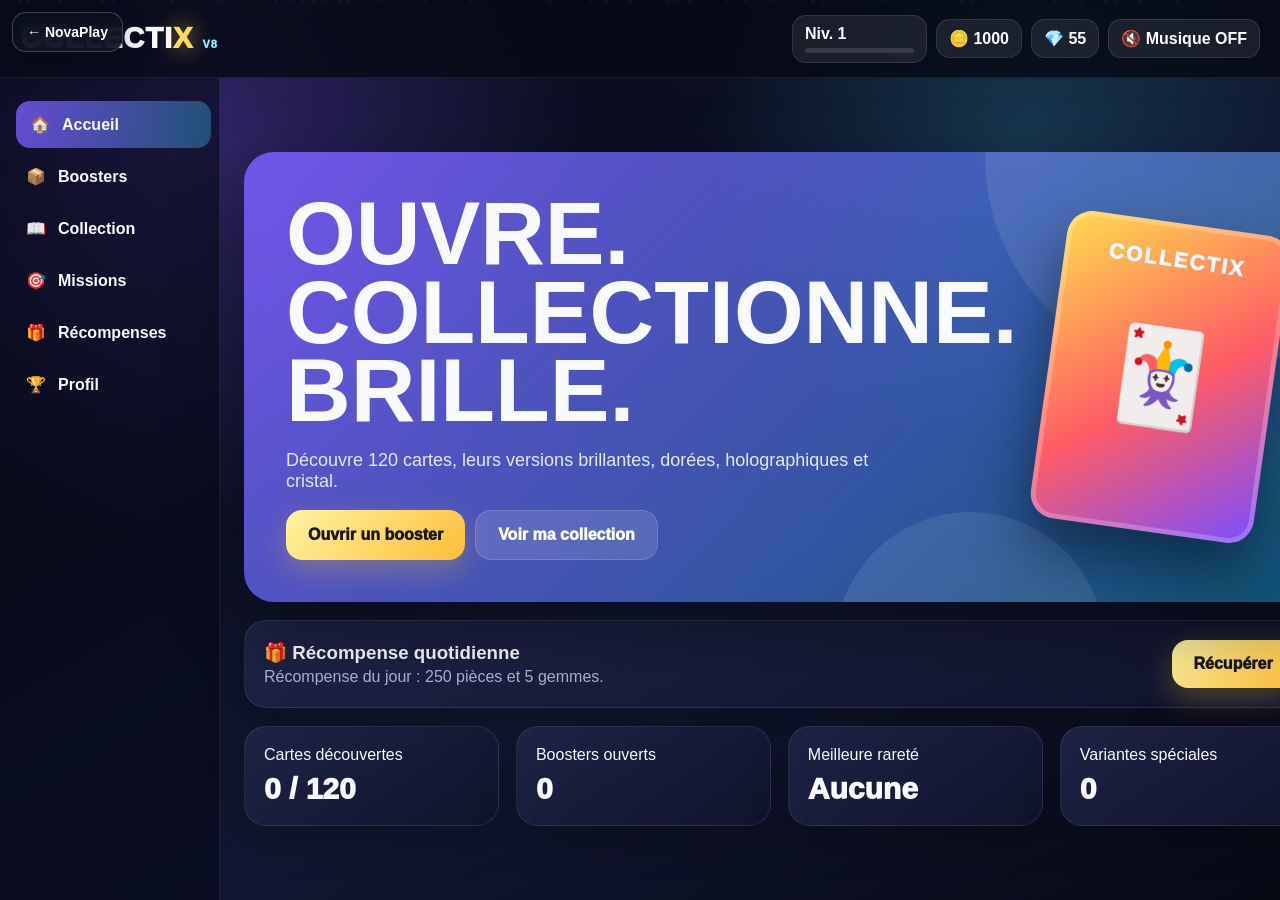
==== games/collectrix/index.html @ c424234d "Add files via upload" ====
<!DOCTYPE html>
<html lang="fr">
<head>
<meta charset="UTF-8">
<meta name="viewport" content="width=device-width, initial-scale=1.0">
<title>Collectix V8</title>
<style>
:root{
  --bg:#070915;--panel:#171b38;--panel2:#222853;--text:#f9faff;--muted:#adb4d8;
  --gold:#ffd95a;--accent:#7c5cff;--cyan:#37ddff;
}
*{box-sizing:border-box}
html,body{margin:0;min-height:100%;font-family:Inter,Arial,sans-serif;color:var(--text);background:#070915}
body{
  background:
    radial-gradient(circle at 15% 15%,rgba(124,92,255,.34),transparent 30%),
    radial-gradient(circle at 80% 15%,rgba(55,221,255,.18),transparent 25%),
    linear-gradient(150deg,#060712,#111733 62%,#070915);
  overflow-x:hidden
}
button,input,select{font:inherit}
button{touch-action:manipulation}
#stars{position:fixed;inset:0;pointer-events:none;z-index:0;overflow:hidden}
.star{position:absolute;width:3px;height:3px;background:white;border-radius:50%;opacity:.45;animation:floatStar linear infinite}
@keyframes floatStar{from{transform:translateY(110vh)}to{transform:translateY(-20vh)}}
#app{position:relative;z-index:1;min-height:100vh}
.topbar{
  position:sticky;top:0;z-index:80;height:78px;padding:0 20px;display:flex;align-items:center;justify-content:space-between;
  background:rgba(7,9,21,.82);backdrop-filter:blur(18px);border-bottom:1px solid rgba(255,255,255,.08)
}
.logo{font-size:29px;font-weight:1000;letter-spacing:1px}.logo span{color:var(--gold);text-shadow:0 0 22px rgba(255,217,90,.75)}
.wallet{display:flex;align-items:center;gap:9px;flex-wrap:wrap}
.currency,.level-pill{padding:9px 12px;border-radius:14px;background:rgba(255,255,255,.08);border:1px solid rgba(255,255,255,.1);font-weight:900}
.level-pill{min-width:135px}
.level-mini{height:5px;background:rgba(255,255,255,.12);border-radius:20px;margin-top:5px;overflow:hidden}
.level-mini div{height:100%;background:linear-gradient(90deg,var(--accent),var(--cyan))}
.layout{display:grid;grid-template-columns:220px 1fr;min-height:calc(100vh - 78px)}
.sidebar{padding:18px 12px;border-right:1px solid rgba(255,255,255,.08);background:rgba(7,9,25,.58)}
.nav-btn{
  width:100%;border:0;color:var(--text);cursor:pointer;display:flex;align-items:center;gap:12px;
  padding:14px;margin:5px 0;border-radius:14px;background:transparent;font-weight:900;text-align:left;transition:.2s
}
.nav-btn:hover,.nav-btn.active{background:linear-gradient(100deg,rgba(124,92,255,.8),rgba(55,221,255,.30));transform:translateX(4px)}
main{padding:24px;max-width:1450px;width:100%;margin:auto}
.screen{display:none;animation:fade .25s ease}.screen.active{display:block}
@keyframes fade{from{opacity:0;transform:translateY(8px)}to{opacity:1;transform:none}}
.hero{
  min-height:440px;border-radius:30px;padding:42px;display:flex;align-items:center;justify-content:space-between;gap:30px;
  background:linear-gradient(135deg,rgba(124,92,255,.88),rgba(16,177,222,.42));
  box-shadow:0 24px 75px rgba(0,0,0,.38);overflow:hidden;position:relative
}
.hero:before,.hero:after{content:"";position:absolute;border-radius:50%;background:rgba(255,255,255,.09)}
.hero:before{width:430px;height:430px;right:-100px;top:-210px}.hero:after{width:270px;height:270px;right:210px;bottom:-180px}
.hero-copy{position:relative;z-index:2}.hero h1{font-size:clamp(43px,7vw,92px);line-height:.88;margin:0 0 20px}
.hero p{max-width:590px;color:#e4e9ff;font-size:18px}
.primary,.secondary{
  border:0;border-radius:16px;padding:15px 22px;cursor:pointer;font-weight:1000;transition:.2s
}
.primary{color:#181818;background:linear-gradient(135deg,#fff4a1,#ffbd36);box-shadow:0 10px 30px rgba(255,197,58,.28)}
.secondary{color:white;background:rgba(255,255,255,.13);border:1px solid rgba(255,255,255,.15)}
.primary:hover,.secondary:hover{transform:translateY(-2px) scale(1.02)}
.hero-pack{
  position:relative;z-index:2;width:225px;height:310px;border-radius:25px;background:linear-gradient(145deg,#ffdc4c,#ff5c65 54%,#7b4dff);
  box-shadow:0 30px 60px rgba(0,0,0,.45),inset 0 0 0 5px rgba(255,255,255,.22);
  transform:rotate(8deg);display:grid;place-items:center;font-size:92px;animation:heroFloat 3s ease-in-out infinite
}
.hero-pack:before{content:"COLLECTIX";position:absolute;top:25px;font-weight:1000;font-size:21px;letter-spacing:2px}
@keyframes heroFloat{0%,100%{transform:rotate(8deg) translateY(0)}50%{transform:rotate(5deg) translateY(-15px)}}
.section-title{font-size:33px;margin:0 0 18px}.grid{display:grid;grid-template-columns:repeat(auto-fit,minmax(220px,1fr));gap:17px}
.panel{
  background:linear-gradient(145deg,rgba(31,36,72,.95),rgba(16,20,45,.97));border:1px solid rgba(255,255,255,.09);
  border-radius:22px;padding:19px;box-shadow:0 16px 38px rgba(0,0,0,.24)
}
.stat{font-size:30px;font-weight:1000;margin-top:8px}.muted{color:var(--muted)}
.pack-card{text-align:center}.pack-art{
  height:190px;border-radius:20px;margin-bottom:15px;display:grid;place-items:center;font-size:74px;
  background:linear-gradient(145deg,var(--c1),var(--c2));box-shadow:inset 0 0 0 4px rgba(255,255,255,.18),0 15px 30px rgba(0,0,0,.25)
}
.pack-card h3{margin:4px 0;font-size:23px}.pack-card p{color:var(--muted);min-height:42px}
.buy-btn{
  width:100%;border:0;padding:13px;border-radius:13px;cursor:pointer;background:#fff;color:#151525;font-weight:1000;transition:.2s
}
.buy-btn:hover:not(:disabled){transform:translateY(-2px)}.buy-btn:disabled{opacity:.45;cursor:not-allowed}
.collection-toolbar{display:flex;gap:10px;flex-wrap:wrap;margin-bottom:17px}
.filter{
  border:1px solid rgba(255,255,255,.12);background:#171b38;color:white;padding:11px 13px;border-radius:12px;min-width:155px
}
.search{flex:1;min-width:180px}.cards-grid{display:grid;grid-template-columns:repeat(auto-fill,minmax(160px,1fr));gap:16px}
.game-card{
  aspect-ratio:2/3;border-radius:18px;padding:9px;position:relative;background:linear-gradient(145deg,var(--r1),var(--r2));
  box-shadow:0 12px 28px rgba(0,0,0,.34),inset 0 0 0 3px rgba(255,255,255,.25);transition:.22s;overflow:hidden
}
.game-card:hover{transform:translateY(-6px) rotate(1deg)}.game-card.locked{filter:grayscale(1) brightness(.33)}
.game-card.holo:after{
  content:"";position:absolute;inset:-60%;background:linear-gradient(115deg,transparent 42%,rgba(255,255,255,.65) 48%,transparent 54%);
  animation:holo 2.4s linear infinite
}
.game-card.gold{box-shadow:0 0 24px rgba(255,221,72,.55),inset 0 0 0 4px #ffe36b}
.game-card.crystal{box-shadow:0 0 28px rgba(80,235,255,.75),inset 0 0 0 4px #7ef5ff}
@keyframes holo{to{transform:translateX(80%)}}
.card-number{font-size:11px;font-weight:900;opacity:.85}.card-image{
  height:53%;margin:8px 0;border-radius:12px;background:rgba(0,0,0,.20);display:grid;place-items:center;font-size:55px
}
.card-name{font-weight:1000;font-size:15px}.card-rarity,.card-variant{font-size:10px;font-weight:900;text-transform:uppercase;margin-top:4px}
.card-count,.fav-btn{
  position:absolute;top:8px;background:#080917;border-radius:999px;display:grid;place-items:center;font-weight:1000
}
.card-count{right:8px;min-width:27px;height:27px;font-size:12px}.fav-btn{left:8px;width:27px;height:27px;border:0;color:white;cursor:pointer}
.progress{height:13px;background:rgba(255,255,255,.09);border-radius:999px;overflow:hidden}.progress>div{height:100%;background:linear-gradient(90deg,#7c5cff,#33d9ff);width:0}
.daily-box{display:flex;align-items:center;justify-content:space-between;gap:15px;flex-wrap:wrap}
#openingOverlay{
  position:fixed;inset:0;z-index:200;display:none;align-items:center;justify-content:center;
  background:radial-gradient(circle,rgba(58,42,133,.96),rgba(2,3,12,.99));padding:20px;overflow:auto
}
#openingOverlay.show{display:flex}.opening-stage{text-align:center;width:min(1050px,100%);position:relative}
.opening-pack{
  width:195px;height:275px;margin:auto;border-radius:24px;display:grid;place-items:center;font-size:78px;
  background:linear-gradient(145deg,var(--p1),var(--p2));box-shadow:0 0 70px rgba(255,255,255,.35),inset 0 0 0 5px rgba(255,255,255,.22);
  animation:packEnter .7s cubic-bezier(.2,.8,.2,1)
}
.opening-pack.shake{animation:shake .55s ease infinite}.opening-pack.burst{animation:burst .6s forwards}
@keyframes packEnter{from{transform:translateY(-110vh) rotate(-50deg) scale(.5)}70%{transform:translateY(20px) rotate(6deg) scale(1.05)}to{transform:none}}
@keyframes shake{0%,100%{transform:rotate(-3deg)}50%{transform:rotate(3deg) scale(1.06)}}
@keyframes burst{to{transform:scale(2.6);opacity:0;filter:brightness(4)}}
.reveal-row{display:flex;gap:14px;justify-content:center;flex-wrap:wrap;margin-top:28px}.flip-wrap{width:158px;aspect-ratio:2/3;perspective:1000px;cursor:pointer}
.flip-card{width:100%;height:100%;position:relative;transform-style:preserve-3d;transition:.72s cubic-bezier(.2,.7,.2,1)}.flip-card.flipped{transform:rotateY(180deg)}
.face{position:absolute;inset:0;backface-visibility:hidden;border-radius:18px}.back{
  background:repeating-linear-gradient(45deg,#282a6c,#282a6c 12px,#553bc2 12px,#553bc2 24px);
  border:4px solid #dad4ff;display:grid;place-items:center;font-size:52px
}
.front{transform:rotateY(180deg)}.skip{margin-top:24px;background:rgba(255,255,255,.12);color:white;border:1px solid rgba(255,255,255,.2);padding:12px 20px;border-radius:14px;cursor:pointer;font-weight:900}
.particle{position:fixed;z-index:250;width:10px;height:10px;border-radius:50%;pointer-events:none;animation:particleFly 1.3s ease-out forwards}
@keyframes particleFly{to{transform:translate(var(--x),var(--y)) scale(0);opacity:0}}
.toast{
  position:fixed;right:20px;bottom:20px;z-index:300;background:#fff;color:#161627;padding:13px 17px;border-radius:13px;font-weight:900;
  box-shadow:0 12px 35px rgba(0,0,0,.35);opacity:0;transform:translateY(20px);pointer-events:none;transition:.25s
}
.toast.show{opacity:1;transform:none}
.music-btn{
  border:1px solid rgba(255,255,255,.12);background:rgba(255,255,255,.08);color:white;
  border-radius:13px;padding:9px 12px;cursor:pointer;font-weight:900
}
.save-actions{display:flex;gap:10px;flex-wrap:wrap}
.save-actions button{width:auto;min-width:170px}
.import-area{
  width:100%;min-height:110px;margin-top:12px;border-radius:14px;padding:12px;
  border:1px solid rgba(255,255,255,.12);background:#0e1228;color:white;resize:vertical
}
@media(max-width:760px){
  .layout{display:block}.sidebar{
    position:fixed;bottom:0;left:0;right:0;z-index:100;height:70px;display:flex;padding:7px;border-right:0;border-top:1px solid rgba(255,255,255,.1);
    background:rgba(8,10,27,.96)
  }
  .nav-btn{justify-content:center;padding:9px;margin:0;font-size:0}.nav-btn span{font-size:24px}
  main{padding:16px 14px 90px}.hero{padding:26px;min-height:540px;flex-direction:column;text-align:center}.hero-pack{width:165px;height:225px;font-size:67px}
  .topbar{padding:0 10px;height:auto;min-height:72px}.logo{font-size:20px}.currency{padding:7px 8px;font-size:12px}.level-pill{display:none}
  .cards-grid{grid-template-columns:repeat(2,1fr)}.flip-wrap{width:128px}
}

.action-grid{display:grid;grid-template-columns:repeat(auto-fit,minmax(240px,1fr));gap:16px;margin-top:18px}
.action-card{text-align:center}.action-icon{font-size:54px;margin:8px}.small-btn{border:0;border-radius:12px;padding:10px 14px;font-weight:900;cursor:pointer}
.quest-tabs{display:flex;gap:10px;margin-bottom:16px;flex-wrap:wrap}.quest-tab{border:1px solid rgba(255,255,255,.13);background:rgba(255,255,255,.07);color:white;padding:10px 15px;border-radius:12px;cursor:pointer;font-weight:900}.quest-tab.active{background:linear-gradient(100deg,#7c5cff,#2bbad8)}
.sell-row{display:flex;align-items:center;justify-content:space-between;gap:12px;padding:11px 0;border-bottom:1px solid rgba(255,255,255,.08)}.sell-row:last-child{border-bottom:0}
.wheel{width:190px;height:190px;border-radius:50%;margin:12px auto;display:grid;place-items:center;font-size:54px;background:conic-gradient(#ffcf4a 0 16%,#7c5cff 16% 32%,#37ddff 32% 48%,#ff668a 48% 64%,#5ee6a8 64% 80%,#ff934a 80%);border:7px solid rgba(255,255,255,.75);box-shadow:0 0 35px rgba(124,92,255,.5);transition:transform 2.4s cubic-bezier(.15,.8,.2,1)}.wheel.spinning{transform:rotate(1440deg)}
.opening-pack{cursor:pointer;user-select:none;touch-action:manipulation;pointer-events:auto;-webkit-tap-highlight-color:transparent}.tap-hint{color:#dfe4ff;font-weight:900;margin-top:13px;animation:pulseHint 1s ease-in-out infinite}@keyframes pulseHint{50%{opacity:.45}}
@keyframes particleFall{to{transform:translateY(-90px) rotate(180deg);opacity:0}}
</style>
</head>
<body>
<div id="stars"></div>
<div id="app">
<header class="topbar">
  <div class="logo">COLLECTI<span>X</span> <small style="font-size:11px;color:#8bf1ff">V8</small></div>
  <div class="wallet">
    <div class="level-pill">Niv. <span id="level">1</span><div class="level-mini"><div id="xpMini"></div></div></div>
    <div class="currency">🪙 <span id="coins">0</span></div>
    <div class="currency">💎 <span id="gems">0</span></div><button id="musicBtn" class="music-btn">🎵 Musique</button>
  </div>
</header>
<div class="layout">
<nav class="sidebar">
  <button class="nav-btn active" data-screen="home"><span>🏠</span> Accueil</button>
  <button class="nav-btn" data-screen="shop"><span>📦</span> Boosters</button>
  <button class="nav-btn" data-screen="collection"><span>📖</span> Collection</button>
  <button class="nav-btn" data-screen="missions"><span>🎯</span> Missions</button>
  <button class="nav-btn" data-screen="rewards"><span>🎁</span> Récompenses</button>
  <button class="nav-btn" data-screen="profile"><span>🏆</span> Profil</button>
</nav>
<main>
<section id="home" class="screen active">
  <div class="hero">
    <div class="hero-copy">
      <h1>OUVRE.<br>COLLECTIONNE.<br>BRILLE.</h1>
      <p>Découvre 120 cartes, leurs versions brillantes, dorées, holographiques et cristal.</p>
      <div style="display:flex;gap:10px;flex-wrap:wrap">
        <button class="primary" onclick="showScreen('shop')">Ouvrir un booster</button>
        <button class="secondary" onclick="showScreen('collection')">Voir ma collection</button>
      </div>
    </div>
    <div class="hero-pack">🃏</div>
  </div>
  <div class="panel daily-box" style="margin-top:18px">
    <div><h3 style="margin:0 0 4px">🎁 Récompense quotidienne</h3><div class="muted" id="dailyText">Reviens chaque jour.</div></div>
    <button id="dailyBtn" class="primary">Récupérer</button>
  </div>
  <div class="grid" style="margin-top:18px">
    <div class="panel"><div>Cartes découvertes</div><div class="stat" id="homeOwned">0 / 120</div></div>
    <div class="panel"><div>Boosters ouverts</div><div class="stat" id="homePacks">0</div></div>
    <div class="panel"><div>Meilleure rareté</div><div class="stat" id="homeBest">Aucune</div></div>
    <div class="panel"><div>Variantes spéciales</div><div class="stat" id="homeVariants">0</div></div>
  </div>
</section>

<section id="shop" class="screen"><h2 class="section-title">Boutique de boosters</h2><div class="grid" id="shopGrid"></div></section>

<section id="collection" class="screen">
  <h2 class="section-title">Ma collection</h2>
  <div class="panel" style="margin-bottom:17px">
    <div style="display:flex;justify-content:space-between;margin-bottom:9px"><b id="collectionCount">0 / 120 cartes</b><b id="collectionPercent">0%</b></div>
    <div class="progress"><div id="collectionBar"></div></div>
  </div>
  <div class="collection-toolbar">
    <input id="searchInput" class="filter search" placeholder="Rechercher une carte...">
    <select id="rarityFilter" class="filter"><option value="all">Toutes raretés</option><option>Commune</option><option>Rare</option><option>Épique</option><option>Légendaire</option><option>Mythique</option><option>Divine</option></select>
    <select id="viewFilter" class="filter"><option value="all">Toutes</option><option value="owned">Possédées</option><option value="missing">Manquantes</option><option value="favorites">Favorites</option></select>
    <select id="sortFilter" class="filter"><option value="id">Numéro</option><option value="rarity">Rareté</option><option value="name">Nom</option></select>
  </div>
  <div class="cards-grid" id="collectionGrid"></div>
</section>

<section id="missions" class="screen"><h2 class="section-title">Missions</h2><div class="quest-tabs"><button class="quest-tab active" data-kind="daily">Quotidiennes</button><button class="quest-tab" data-kind="weekly">Hebdomadaires</button></div><div class="grid" id="missionGrid"></div></section>
<section id="rewards" class="screen"><h2 class="section-title">Récompenses</h2><div class="action-grid">
<div class="panel action-card"><div class="action-icon">🎡</div><h3>Roue quotidienne</h3><div id="wheel" class="wheel">★</div><p class="muted" id="wheelText">Une tentative par jour.</p><button id="spinBtn" class="primary">Tourner la roue</button></div>
<div class="panel action-card"><div class="action-icon">🧰</div><h3>Coffre gratuit</h3><p class="muted">Disponible toutes les 4 heures.</p><div class="stat" id="chestTimer">Disponible</div><button id="chestBtn" class="primary">Ouvrir le coffre</button></div>
<div class="panel"><h3>💰 Vendre les doublons</h3><p class="muted">Garde toujours un exemplaire de chaque carte.</p><div id="sellList"></div><button id="sellAllBtn" class="primary" style="margin-top:14px">Tout vendre</button></div>
</div></section>

<section id="profile" class="screen">
  <h2 class="section-title">Profil de collectionneur</h2>
  <div class="grid">
    <div class="panel"><div>Niveau</div><div class="stat" id="profileLevel">1</div><div class="progress"><div id="profileXP"></div></div><p class="muted" id="profileXPText"></p></div>
    <div class="panel"><div>Cartes obtenues au total</div><div class="stat" id="totalCards">0</div></div>
    <div class="panel"><div>Doublons</div><div class="stat" id="duplicates">0</div></div>
    <div class="panel"><div>Favoris</div><div class="stat" id="favoriteCount">0</div></div><div class="panel"><div>Compteur Divine</div><div class="stat" id="pityCount">0 / 50</div><p class="muted">Une Divine est garantie au 50e booster sans Divine.</p></div>
  </div>
  <div class="panel" style="margin-top:18px">
    <h3>💾 Zone de sauvegarde</h3>
    <p class="muted">La progression est sauvegardée automatiquement. Tu peux aussi copier ta sauvegarde pour la garder ou la transférer sur un autre appareil.</p>
    <div class="save-actions">
      <button class="primary" onclick="exportSave()">Copier ma sauvegarde</button>
      <button class="secondary" onclick="downloadSave()">Télécharger la sauvegarde</button>
      <button class="secondary" onclick="importSave()">Importer la sauvegarde</button>
      <button class="secondary" onclick="resetGame()">Réinitialiser la partie</button>
    </div>
    <textarea id="saveArea" class="import-area" placeholder="Colle ici ton code de sauvegarde..."></textarea>
  </div>
</section>
</main>
</div>
</div>

<div id="openingOverlay">
  <div class="opening-stage">
    <h2 id="openingTitle">Ouverture...</h2>
    <div id="openingPack" class="opening-pack">🎁</div><div id="tapHint" class="tap-hint" style="margin-top:18px;color:white;font-size:20px;font-weight:1000">Ouverture automatique...</div>
    <div id="revealRow" class="reveal-row"></div>
    <button id="closeOpening" class="skip" style="display:none">Terminer</button>
  </div>
</div>
<div id="toast" class="toast"></div>

<script>
const rarities={
"Commune":{weight:58,colors:["#64748b","#cbd5e1"],rank:0},
"Rare":{weight:25,colors:["#0f6bdc","#48c8ff"],rank:1},
"Épique":{weight:10,colors:["#6d28d9","#cf65ff"],rank:2},
"Légendaire":{weight:5,colors:["#e86d00","#ffd447"],rank:3},
"Mythique":{weight:1.7,colors:["#e6007a","#7c3cff"],rank:4},
"Divine":{weight:.3,colors:["#fff1a8","#ff6bd6"],rank:5}
};
const variants={
"Normale":{weight:82,className:""},
"Brillante":{weight:11,className:"holo"},
"Holographique":{weight:4.5,className:"holo"},
"Dorée":{weight:2,className:"gold"},
"Cristal":{weight:.5,className:"crystal"}
};
const names=[
["Dragon de Braise","🐉"],["Loup Lunaire","🐺"],["Robot Nova","🤖"],["Phoenix Solaire","🔥"],["Requin Turbo","🦈"],
["Licorne Astrale","🦄"],["Kraken des Abysses","🐙"],["Tigre Foudre","🐯"],["Raptor Cyber","🦖"],["Aigle Royal","🦅"],
["Mage Cristal","🧙"],["Chevalier Ombre","🛡️"],["Fusée Stellaire","🚀"],["Supercar X","🏎️"],["Trésor Maudit","💰"],
["Planète Zéro","🪐"],["Singe Ninja","🐒"],["Chat Cosmique","🐱"],["Golem Ancien","🗿"],["Fantôme Néon","👻"],
["Serpent Tempête","🐍"],["Ours Polaire","🐻‍❄️"],["Samouraï Rouge","🥷"],["Éclair Vivant","⚡"],["Titan Océan","🌊"],
["Renard Mystique","🦊"],["Scarabée d'Or","🪲"],["Vaisseau Alpha","🛸"],["Couronne Perdue","👑"],["Épée Galactique","⚔️"]
];
const rarityCounts={Commune:42,Rare:28,"Épique":20,"Légendaire":15,"Mythique":10,Divine:5};
const cards=[];let cid=1;
Object.entries(rarityCounts).forEach(([rarity,count])=>{
 for(let i=0;i<count;i++){const base=names[(cid-1)%names.length];cards.push({id:cid,name:base[0]+(i>=names.length?" II":""),icon:base[1],rarity});cid++}
});
const packs=[
{id:"bronze",name:"Booster Bronze",icon:"📦",price:120,currency:"coins",c1:"#8a5528",c2:"#e7a55a",bonus:0,minRank:0,desc:"Le booster classique."},
{id:"silver",name:"Booster Argent",icon:"🥈",price:250,currency:"coins",c1:"#7d8797",c2:"#e8edf5",bonus:.65,minRank:1,desc:"Au moins une carte Rare garantie."},
{id:"gold",name:"Booster Or",icon:"🥇",price:420,currency:"coins",c1:"#d88c00",c2:"#fff171",bonus:1.3,minRank:1,desc:"Au moins une carte Rare garantie."},
{id:"emerald",name:"Booster Émeraude",icon:"💚",price:650,currency:"coins",c1:"#087f5b",c2:"#63e6be",bonus:1.8,minRank:2,desc:"Au moins une carte Épique garantie."},
{id:"ruby",name:"Booster Rubis",icon:"❤️",price:950,currency:"coins",c1:"#9b111e",c2:"#ff6b6b",bonus:2.35,minRank:2,desc:"Au moins une carte Épique garantie."},
{id:"diamond",name:"Booster Diamant",icon:"💎",price:25,currency:"gems",c1:"#087cd7",c2:"#77f4ff",bonus:2.2,minRank:3,desc:"Au moins une carte Légendaire garantie."},
{id:"rainbow",name:"Booster Arc-en-ciel",icon:"🌈",price:45,currency:"gems",c1:"#ff4d6d",c2:"#7b61ff",bonus:3.1,minRank:3,desc:"Au moins une carte Légendaire garantie."},
{id:"cosmic",name:"Booster Cosmique",icon:"🪐",price:60,currency:"gems",c1:"#251a66",c2:"#8c6cff",bonus:3.6,minRank:4,desc:"Au moins une carte Mythique garantie."},
{id:"divine",name:"Booster Divin",icon:"👑",price:80,currency:"gems",c1:"#7b2cff",c2:"#ff69c9",bonus:4.2,minRank:4,desc:"Au moins une carte Mythique garantie."},
{id:"ultimate",name:"Booster Ultime",icon:"⚡",price:120,currency:"gems",c1:"#ff8a00",c2:"#e52e71",bonus:5.2,minRank:5,forceSpecial:true,desc:"Une carte Divine ou Cristal garantie."}
];
const defaultState={coins:1000,gems:55,owned:{},variants:{},favorites:[],packsOpened:0,claimed:[],xp:0,lastDaily:"",musicOn:false,pityDivine:0,dailyStats:{packs:0,cards:0,sold:0},weeklyStats:{packs:0,cards:0,sold:0},questDay:"",questWeek:"",lastSpin:"",lastChest:0};
let state=load();
function load(){try{return {...defaultState,...JSON.parse(localStorage.getItem("collectixV2Save")||"{}")}}catch{return {...defaultState}}}
function save(){localStorage.setItem("collectixV2Save",JSON.stringify(state));refreshAll()}
function today(){return new Date().toISOString().slice(0,10)}
function weekKey(){const d=new Date(),onejan=new Date(d.getFullYear(),0,1);return d.getFullYear()+"-"+Math.ceil((((d-onejan)/86400000)+onejan.getDay()+1)/7)}
function ensureQuestPeriods(){if(state.questDay!==today()){state.questDay=today();state.dailyStats={packs:0,cards:0,sold:0};state.claimed=state.claimed.filter(x=>!x.startsWith("d"))}if(state.questWeek!==weekKey()){state.questWeek=weekKey();state.weeklyStats={packs:0,cards:0,sold:0};state.claimed=state.claimed.filter(x=>!x.startsWith("w"))}}
function levelInfo(){const level=Math.floor(state.xp/100)+1,inside=state.xp%100;return{level,inside}}
function stars(){
 const box=document.getElementById("stars");
 for(let i=0;i<45;i++){const s=document.createElement("div");s.className="star";s.style.left=Math.random()*100+"vw";s.style.animationDuration=(8+Math.random()*16)+"s";s.style.animationDelay=(-Math.random()*20)+"s";box.appendChild(s)}
}
stars();
// Effets sécurisés : aucune erreur ne doit bloquer le jeu sur mobile.
function synth(){ /* son désactivé si non pris en charge */ }
function raritySound(){ /* son facultatif */ }
function particles(count=20){
  try{
    const layer=document.createElement("div");
    layer.style.cssText="position:fixed;inset:0;pointer-events:none;z-index:9999;overflow:hidden";
    document.body.appendChild(layer);
    for(let i=0;i<Math.min(count,35);i++){
      const p=document.createElement("span");
      p.textContent=["✦","★","◆"][i%3];
      p.style.cssText=`position:absolute;left:${Math.random()*100}%;top:${35+Math.random()*30}%;font-size:${12+Math.random()*20}px;animation:particleFall .8s ease-out forwards`;
      layer.appendChild(p);
    }
    setTimeout(()=>layer.remove(),900);
  }catch(e){}
}
function toast(msg){const el=document.getElementById("toast");el.textContent=msg;el.classList.add("show");setTimeout(()=>el.classList.remove("show"),2200)}
function showScreen(id){document.querySelectorAll(".screen").forEach(s=>s.classList.remove("active"));document.getElementById(id).classList.add("active");document.querySelectorAll(".nav-btn").forEach(b=>b.classList.toggle("active",b.dataset.screen===id))}
document.querySelectorAll(".nav-btn").forEach(b=>b.onclick=()=>showScreen(b.dataset.screen));
function weightedPick(obj,mult=1){
 const entries=Object.entries(obj),weights=entries.map(([k,v],idx)=>v.weight*(idx===0?1:1+mult*idx*.24)),total=weights.reduce((a,b)=>a+b,0);
 let r=Math.random()*total;for(let i=0;i<entries.length;i++){r-=weights[i];if(r<=0)return entries[i][0]}return entries[0][0]
}
function randomCard(pack,minRankOverride=null,forceCrystal=false){
 const pityBoost=Math.min(4,state.pityDivine/12);
 let rarity=weightedPick(rarities,pack.bonus+pityBoost);
 if(minRankOverride!==null && rarities[rarity].rank<minRankOverride){
   const allowed=Object.keys(rarities).filter(r=>rarities[r].rank>=minRankOverride);
   rarity=allowed[Math.floor(Math.random()*allowed.length)];
 }
 const pool=cards.filter(c=>c.rarity===rarity);
 const card=pool[Math.floor(Math.random()*pool.length)];
 const variant=forceCrystal?"Cristal":weightedPick(variants,pack.bonus*.45);
 return {...card,variant};
}
function openPack(pack){
 ensureQuestPeriods();
 if(state[pack.currency] < pack.price){toast("Pas assez de monnaie !");return;}
 state[pack.currency]-=pack.price;state.packsOpened++;state.xp+=25;state.dailyStats.packs++;state.weeklyStats.packs++;
 let pulled=Array.from({length:5},()=>randomCard(pack));
 const guaranteedIndex=Math.floor(Math.random()*5);
 if(pack.forceSpecial){pulled[guaranteedIndex]=Math.random()<0.55?randomCard(pack,5,false):randomCard(pack,Math.max(3,pack.minRank),true)}else{pulled[guaranteedIndex]=randomCard(pack,pack.minRank,false)}
 if(!pulled.some(c=>c.rarity==="Divine") && state.pityDivine>=49){pulled[Math.floor(Math.random()*5)]=randomCard(pack,5,false)}
 const hasDivine=pulled.some(c=>c.rarity==="Divine");state.pityDivine=hasDivine?0:state.pityDivine+1;
 pulled.forEach(c=>{const wasNew=!state.owned[c.id];state.owned[c.id]=(state.owned[c.id]||0)+1;if(wasNew){state.dailyStats.cards++;state.weeklyStats.cards++}const key=c.id+"|"+c.variant;state.variants[key]=(state.variants[key]||0)+1});
 localStorage.setItem("collectixV2Save",JSON.stringify(state));animateOpening(pack,pulled)
}
function animateOpening(pack,pulled){
 const overlay=document.getElementById("openingOverlay");
 const packEl=document.getElementById("openingPack");
 const row=document.getElementById("revealRow");
 const close=document.getElementById("closeOpening");
 const hint=document.getElementById("tapHint");

 overlay.classList.add("show");
 row.innerHTML="";
 close.style.display="none";
 hint.style.display="block";
 hint.textContent="Ouverture en cours...";
 packEl.style.display="grid";
 packEl.className="opening-pack shake";
 packEl.style.setProperty("--p1",pack.c1);
 packEl.style.setProperty("--p2",pack.c2);
 packEl.textContent=pack.icon;
 document.getElementById("openingTitle").textContent=pack.name;

 // Affichage direct et robuste : pas de deuxième clic et aucune fonction audio obligatoire.
 setTimeout(function(){
   try{
     packEl.style.display="none";
     hint.style.display="none";
     row.innerHTML="";
     pulled.forEach(function(c,i){
       const wrap=document.createElement("div");
       const flip=document.createElement("div");
       const back=document.createElement("div");
       const front=document.createElement("div");
       wrap.className="flip-wrap";
       flip.className="flip-card flipped";
       back.className="face back";
       back.textContent="✦";
       front.className="face front";
       front.appendChild(createCard(c,true));
       flip.append(back,front);
       wrap.appendChild(flip);
       row.appendChild(wrap);
     });
     close.style.display="inline-block";
     particles(25);
   }catch(error){
     // Solution de secours visible au lieu de rester bloqué.
     row.innerHTML="<div class='panel'><h3>Cartes obtenues</h3><p>"+pulled.map(c=>c.icon+" "+c.name+" ("+c.rarity+")").join("<br>")+"</p></div>";
     packEl.style.display="none";
     hint.style.display="none";
     close.style.display="inline-block";
   }
 },700);
}
document.getElementById("closeOpening").onclick=()=>{document.getElementById("openingOverlay").classList.remove("show");refreshAll()};
function bestVariantFor(id){
 const order=["Cristal","Dorée","Holographique","Brillante","Normale"];for(const v of order){if(state.variants[id+"|"+v])return v}return"Normale"
}
function createCard(c,noCount=false){
 const r=rarities[c.rarity],variant=c.variant||bestVariantFor(c.id),el=document.createElement("div");el.className="game-card "+(variants[variant]?.className||"");
 el.style.setProperty("--r1",r.colors[0]);el.style.setProperty("--r2",r.colors[1]);
 el.innerHTML=`<div class="card-number">#${String(c.id).padStart(3,"0")}</div><div class="card-image">${c.icon}</div><div class="card-name">${c.name}</div><div class="card-rarity">${c.rarity}</div><div class="card-variant">${variant}</div>`;
 if(!noCount&&state.owned[c.id])el.innerHTML+=`<div class="card-count">x${state.owned[c.id]}</div>`;
 if(!noCount&&state.owned[c.id]){const fav=document.createElement("button");fav.className="fav-btn";fav.textContent=state.favorites.includes(c.id)?"★":"☆";fav.onclick=e=>{e.stopPropagation();toggleFavorite(c.id)};el.appendChild(fav)}
 return el
}
function toggleFavorite(id){state.favorites.includes(id)?state.favorites=state.favorites.filter(x=>x!==id):state.favorites.push(id);save()}
function renderShop(){const grid=document.getElementById("shopGrid");grid.innerHTML="";packs.forEach(p=>{const d=document.createElement("div");d.className="panel pack-card";const sym=p.currency==="coins"?"🪙":"💎";d.innerHTML=`<div class="pack-art" style="--c1:${p.c1};--c2:${p.c2}">${p.icon}</div><h3>${p.name}</h3><p>${p.desc}</p><button class="buy-btn">${sym} ${p.price} — Ouvrir</button>`;d.querySelector("button").onclick=()=>openPack(p);grid.appendChild(d)})}
function renderCollection(){
 const q=document.getElementById("searchInput").value.toLowerCase(),rarity=document.getElementById("rarityFilter").value,view=document.getElementById("viewFilter").value,sort=document.getElementById("sortFilter").value;
 let list=cards.filter(c=>(rarity==="all"||c.rarity===rarity)&&c.name.toLowerCase().includes(q)&&(view==="all"||(view==="owned"&&state.owned[c.id])||(view==="missing"&&!state.owned[c.id])||(view==="favorites"&&state.favorites.includes(c.id))));
 list.sort((a,b)=>sort==="name"?a.name.localeCompare(b.name):sort==="rarity"?rarities[b.rarity].rank-rarities[a.rarity].rank:a.id-b.id);
 const grid=document.getElementById("collectionGrid");grid.innerHTML="";list.forEach(c=>{const el=createCard(c);if(!state.owned[c.id]){el.classList.add("locked");el.querySelector(".card-name").textContent="???";el.querySelector(".card-image").textContent="❓";el.querySelector(".card-variant").textContent=""}grid.appendChild(el)})
}
["searchInput","rarityFilter","viewFilter","sortFilter"].forEach(id=>document.getElementById(id).oninput=renderCollection);
let missionKind="daily";
const dailyMissions=[{id:"d1",title:"Petit départ",desc:"Ouvre 1 booster",goal:1,reward:140,type:"packs"},{id:"d2",title:"Nouvelle découverte",desc:"Découvre 2 nouvelles cartes",goal:2,reward:180,type:"cards"},{id:"d3",title:"Grand ouvreur",desc:"Ouvre 4 boosters",goal:4,reward:320,type:"packs"},{id:"d4",title:"Marchand",desc:"Vends 3 doublons",goal:3,reward:220,type:"sold"},{id:"d5",title:"Collection du jour",desc:"Découvre 5 nouvelles cartes",goal:5,reward:8,type:"cards",gems:true}];
const weeklyMissions=[{id:"w1",title:"Semaine active",desc:"Ouvre 15 boosters",goal:15,reward:900,type:"packs"},{id:"w2",title:"Explorateur",desc:"Découvre 12 nouvelles cartes",goal:12,reward:1200,type:"cards"},{id:"w3",title:"Grand vendeur",desc:"Vends 25 doublons",goal:25,reward:25,type:"sold",gems:true},{id:"w4",title:"Maître Collectix",desc:"Ouvre 35 boosters",goal:35,reward:45,type:"packs",gems:true}];
document.querySelectorAll(".quest-tab").forEach(b=>b.onclick=()=>{missionKind=b.dataset.kind;document.querySelectorAll(".quest-tab").forEach(x=>x.classList.toggle("active",x===b));renderMissions()});
function renderMissions(){ensureQuestPeriods();const grid=document.getElementById("missionGrid");grid.innerHTML="";const list=missionKind==="daily"?dailyMissions:weeklyMissions,stats=missionKind==="daily"?state.dailyStats:state.weeklyStats;list.forEach(m=>{const progress=stats[m.type]||0,done=progress>=m.goal,claimed=state.claimed.includes(m.id),d=document.createElement("div");d.className="panel";d.innerHTML=`<h3>${m.title}</h3><p class="muted">${m.desc}</p><div class="progress"><div style="width:${Math.min(100,progress/m.goal*100)}%"></div></div><p><b>${Math.min(progress,m.goal)} / ${m.goal}</b></p><button class="buy-btn" ${!done||claimed?"disabled":""}>${claimed?"Récompense récupérée":(m.gems?"💎":"🪙")+" "+m.reward}</button>`;d.querySelector("button").onclick=()=>{if(!done||claimed)return;state.claimed.push(m.id);if(m.gems)state.gems+=m.reward;else state.coins+=m.reward;save();toast("Récompense récupérée !")};grid.appendChild(d)})}

function refreshDaily(){
 const claimed=state.lastDaily===today(),btn=document.getElementById("dailyBtn");btn.disabled=claimed;btn.textContent=claimed?"Déjà récupérée":"Récupérer";document.getElementById("dailyText").textContent=claimed?"Reviens demain pour une nouvelle récompense.":"Récompense du jour : 250 pièces et 5 gemmes."
}
document.getElementById("dailyBtn").onclick=()=>{if(state.lastDaily===today())return;state.lastDaily=today();state.coins+=250;state.gems+=5;state.xp+=20;save();particles(35);toast("Récompense quotidienne récupérée !")};

let musicTimer=null;
function playMusicNote(){
  if(!state.musicOn)return;
  const melody=[261.63,329.63,392,523.25,392,329.63,293.66,349.23,440,587.33,440,349.23];
  const i=Math.floor(Date.now()/450)%melody.length;
  synth(melody[i],.38,"sine",.025);
}
function startMusic(){
  if(musicTimer)clearInterval(musicTimer);
  if(state.musicOn){
    playMusicNote();
    musicTimer=setInterval(playMusicNote,450);
  }
  updateMusicButton();
}
function updateMusicButton(){
  const b=document.getElementById("musicBtn");
  if(b)b.textContent=state.musicOn?"🔊 Musique ON":"🔇 Musique OFF";
}
document.getElementById("musicBtn").onclick=()=>{
  state.musicOn=!state.musicOn;
  localStorage.setItem("collectixV2Save",JSON.stringify(state));
  startMusic();
  toast(state.musicOn?"Musique activée":"Musique désactivée");
};

function exportSave(){
  const code=btoa(unescape(encodeURIComponent(JSON.stringify(state))));
  const area=document.getElementById("saveArea");
  area.value=code;
  area.select();
  navigator.clipboard?.writeText(code);
  toast("Sauvegarde copiée !");
}
function downloadSave(){
  const blob=new Blob([JSON.stringify(state,null,2)],{type:"application/json"});
  const url=URL.createObjectURL(blob);
  const a=document.createElement("a");
  a.href=url;a.download="collectix_sauvegarde.json";a.click();
  URL.revokeObjectURL(url);
  toast("Sauvegarde téléchargée !");
}
function importSave(){
  const raw=document.getElementById("saveArea").value.trim();
  if(!raw){toast("Colle d'abord une sauvegarde.");return}
  try{
    let data;
    try{data=JSON.parse(raw)}catch{data=JSON.parse(decodeURIComponent(escape(atob(raw))))}
    state={...defaultState,...data};
    localStorage.setItem("collectixV2Save",JSON.stringify(state));
    refreshAll();
    startMusic();
    toast("Sauvegarde importée !");
  }catch(e){toast("Code de sauvegarde invalide.");}
}

const sellValues={Commune:15,Rare:35,"Épique":90,"Légendaire":220,"Mythique":650,Divine:2500};
function renderSellList(){const box=document.getElementById("sellList");if(!box)return;const dupCards=cards.filter(c=>(state.owned[c.id]||0)>1);box.innerHTML=dupCards.length?"":"<p class='muted'>Aucun doublon à vendre.</p>";dupCards.slice(0,8).forEach(c=>{const qty=state.owned[c.id]-1,row=document.createElement("div");row.className="sell-row";row.innerHTML=`<span>${c.icon} ${c.name} ×${qty}</span><button class="small-btn">🪙 ${sellValues[c.rarity]*qty}</button>`;row.querySelector("button").onclick=()=>sellDuplicates(c.id);box.appendChild(row)});document.getElementById("sellAllBtn").disabled=!dupCards.length}
function sellDuplicates(id){ensureQuestPeriods();const c=cards.find(x=>x.id===id),qty=Math.max(0,(state.owned[id]||0)-1);if(!c||qty===0)return;state.owned[id]=1;state.coins+=sellValues[c.rarity]*qty;state.dailyStats.sold+=qty;state.weeklyStats.sold+=qty;save();toast(`${qty} doublon(s) vendu(s) !`)}
document.getElementById("sellAllBtn").onclick=()=>{ensureQuestPeriods();let totalCoins=0,totalQty=0;cards.forEach(c=>{const q=Math.max(0,(state.owned[c.id]||0)-1);if(q){state.owned[c.id]=1;totalQty+=q;totalCoins+=q*sellValues[c.rarity]}});if(!totalQty){toast("Aucun doublon à vendre.");return}state.coins+=totalCoins;state.dailyStats.sold+=totalQty;state.weeklyStats.sold+=totalQty;save();toast(`${totalQty} doublons vendus pour ${totalCoins} pièces !`)};
function updateChest(){const wait=4*60*60*1000,elapsed=Date.now()-(state.lastChest||0),left=Math.max(0,wait-elapsed),btn=document.getElementById("chestBtn"),txt=document.getElementById("chestTimer");if(left<=0){btn.disabled=false;txt.textContent="Disponible";return}btn.disabled=true;const h=Math.floor(left/3600000),m=Math.floor((left%3600000)/60000);txt.textContent=`${h} h ${m} min`}
document.getElementById("chestBtn").onclick=()=>{if(Date.now()-(state.lastChest||0)<4*60*60*1000)return;const coins=180+Math.floor(Math.random()*221),gems=Math.random()<.25?3:0;state.lastChest=Date.now();state.coins+=coins;state.gems+=gems;save();particles(30);toast(`Coffre : ${coins} pièces${gems?" et "+gems+" gemmes":""} !`)};
const wheelRewards=[{label:"100 pièces",coins:100},{label:"200 pièces",coins:200},{label:"400 pièces",coins:400},{label:"5 gemmes",gems:5},{label:"10 gemmes",gems:10},{label:"Jackpot 1000",coins:1000}];
function updateWheel(){const done=state.lastSpin===today(),btn=document.getElementById("spinBtn");btn.disabled=done;document.getElementById("wheelText").textContent=done?"Reviens demain.":"Une tentative par jour."}
document.getElementById("spinBtn").onclick=()=>{if(state.lastSpin===today())return;const wheel=document.getElementById("wheel"),reward=wheelRewards[Math.floor(Math.random()*wheelRewards.length)];state.lastSpin=today();wheel.classList.add("spinning");setTimeout(()=>{wheel.classList.remove("spinning");state.coins+=reward.coins||0;state.gems+=reward.gems||0;save();particles(40);toast(`Roue : ${reward.label} !`)},2400)};

function resetGame(){if(confirm("Supprimer toute la progression ?")){localStorage.removeItem("collectixV2Save");location.reload()}}
function refreshAll(){
 ensureQuestPeriods();
 document.getElementById("coins").textContent=state.coins;document.getElementById("gems").textContent=state.gems;
 const unique=Object.keys(state.owned).length,total=Object.values(state.owned).reduce((a,b)=>a+b,0),pct=Math.round(unique/cards.length*100),li=levelInfo();
 document.getElementById("level").textContent=li.level;document.getElementById("xpMini").style.width=li.inside+"%";
 document.getElementById("homeOwned").textContent=`${unique} / ${cards.length}`;document.getElementById("homePacks").textContent=state.packsOpened;
 const ownedR=cards.filter(c=>state.owned[c.id]).map(c=>rarities[c.rarity].rank);document.getElementById("homeBest").textContent=ownedR.length?Object.keys(rarities)[Math.max(...ownedR)]:"Aucune";
 document.getElementById("homeVariants").textContent=Object.keys(state.variants).filter(k=>!k.endsWith("|Normale")).length;
 document.getElementById("collectionCount").textContent=`${unique} / ${cards.length} cartes`;document.getElementById("collectionPercent").textContent=pct+"%";document.getElementById("collectionBar").style.width=pct+"%";
 document.getElementById("profileLevel").textContent=li.level;document.getElementById("profileXP").style.width=li.inside+"%";document.getElementById("profileXPText").textContent=`${li.inside} / 100 XP avant le niveau suivant`;
 document.getElementById("totalCards").textContent=total;document.getElementById("duplicates").textContent=Math.max(0,total-unique);document.getElementById("favoriteCount").textContent=state.favorites.length;document.getElementById("pityCount").textContent=state.pityDivine+" / 50";
 renderShop();renderCollection();renderMissions();refreshDaily();renderSellList();updateChest();updateWheel()
}
refreshAll();
setInterval(updateChest,30000);
startMusic();
</script>

<style id="novaplay-integration-style">
#novaplay-return-button{
  position:fixed;top:12px;left:12px;z-index:2147483647;
  display:flex;align-items:center;gap:8px;padding:11px 14px;
  border:1px solid rgba(255,255,255,.22);border-radius:14px;
  color:#fff;background:rgba(8,14,29,.88);backdrop-filter:blur(12px);
  box-shadow:0 10px 30px rgba(0,0,0,.28);font:800 14px Arial,sans-serif;
  cursor:pointer
}
#novaplay-return-button:hover{transform:translateY(-1px)}
</style>
<button id="novaplay-return-button" type="button">← NovaPlay</button>
<script>
(function(){
  const GAME_KEY = "collectrix";
  const start = Date.now();

  function saveElapsed(){
    try{
      const elapsed = Math.max(0, Math.floor((Date.now()-start)/1000));
      const raw = JSON.parse(localStorage.getItem("novaplay-state") || "{}");
      raw.gameTimes = Object.assign({itrixi:0,collectrix:0}, raw.gameTimes || {});
      raw.gameTimes[GAME_KEY] = (raw.gameTimes[GAME_KEY] || 0) + elapsed;
      localStorage.setItem("novaplay-state", JSON.stringify(raw));
      localStorage.removeItem("novaplay-pending-session");
    }catch(e){}
  }

  document.getElementById("novaplay-return-button").addEventListener("click", function(){
    saveElapsed();
    location.href = "../../index.html";
  });

  window.addEventListener("pagehide", saveElapsed, {once:true});
})();
</script>

</body>
</html>
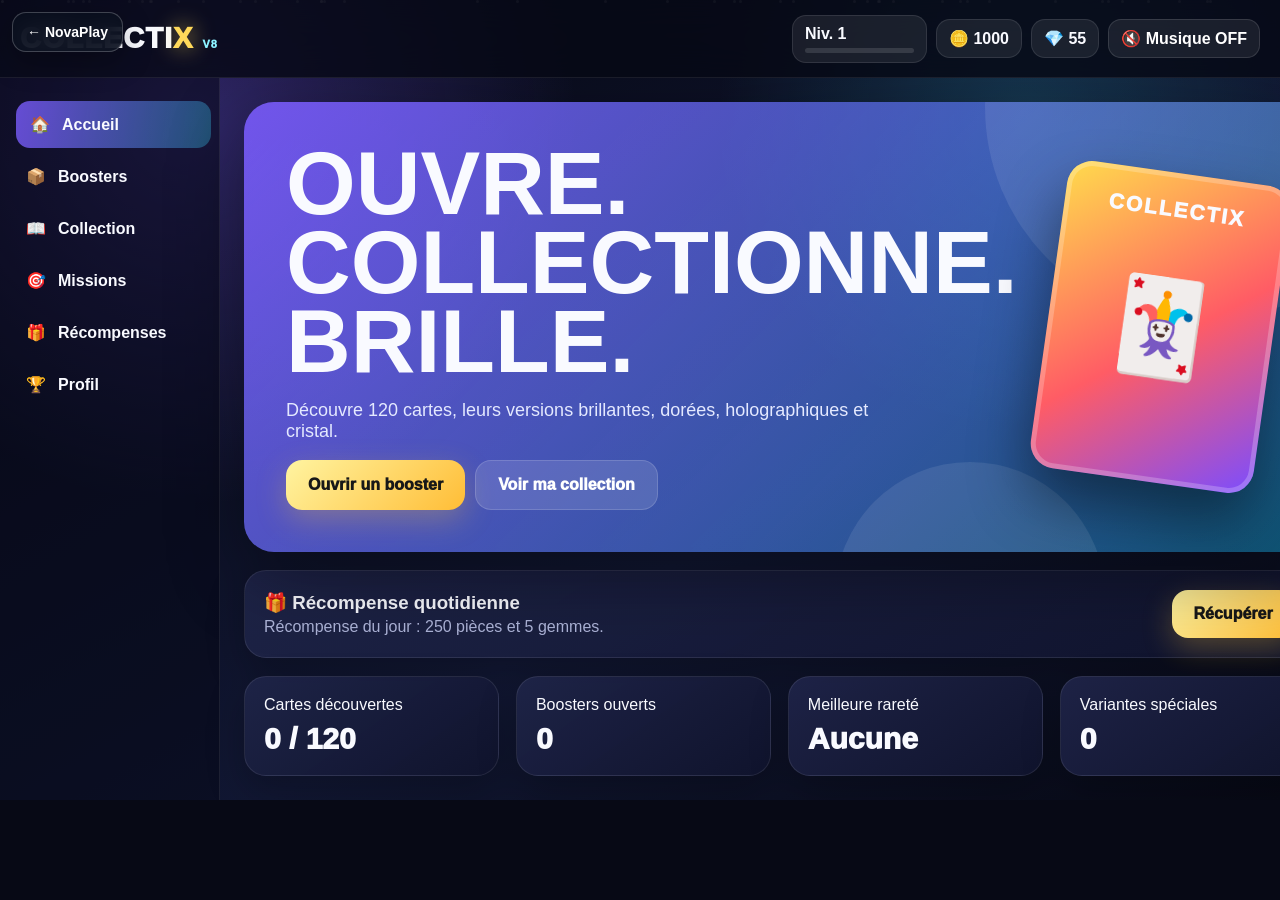
==== commit b15b781e: "Add files via upload" ====
--- a/games/collectrix/index.html
+++ b/games/collectrix/index.html
@@ -164,6 +164,88 @@
 .wheel{width:190px;height:190px;border-radius:50%;margin:12px auto;display:grid;place-items:center;font-size:54px;background:conic-gradient(#ffcf4a 0 16%,#7c5cff 16% 32%,#37ddff 32% 48%,#ff668a 48% 64%,#5ee6a8 64% 80%,#ff934a 80%);border:7px solid rgba(255,255,255,.75);box-shadow:0 0 35px rgba(124,92,255,.5);transition:transform 2.4s cubic-bezier(.15,.8,.2,1)}.wheel.spinning{transform:rotate(1440deg)}
 .opening-pack{cursor:pointer;user-select:none;touch-action:manipulation;pointer-events:auto;-webkit-tap-highlight-color:transparent}.tap-hint{color:#dfe4ff;font-weight:900;margin-top:13px;animation:pulseHint 1s ease-in-out infinite}@keyframes pulseHint{50%{opacity:.45}}
 @keyframes particleFall{to{transform:translateY(-90px) rotate(180deg);opacity:0}}
+
+/* ===== NovaPlay v7 : compatibilité mobile complète ===== */
+html, body {
+  width: 100%;
+  min-height: 100%;
+  overflow-x: hidden;
+  overflow-y: auto;
+  -webkit-overflow-scrolling: touch;
+  touch-action: pan-y;
+  overscroll-behavior-y: contain;
+  scrollbar-width: auto;
+  scrollbar-color: #7c5cff rgba(255,255,255,.10);
+}
+html::-webkit-scrollbar,
+body::-webkit-scrollbar,
+main::-webkit-scrollbar,
+.screen::-webkit-scrollbar,
+#openingOverlay::-webkit-scrollbar {
+  width: 10px;
+}
+html::-webkit-scrollbar-track,
+body::-webkit-scrollbar-track,
+main::-webkit-scrollbar-track,
+.screen::-webkit-scrollbar-track,
+#openingOverlay::-webkit-scrollbar-track {
+  background: rgba(255,255,255,.08);
+}
+html::-webkit-scrollbar-thumb,
+body::-webkit-scrollbar-thumb,
+main::-webkit-scrollbar-thumb,
+.screen::-webkit-scrollbar-thumb,
+#openingOverlay::-webkit-scrollbar-thumb {
+  background: linear-gradient(#37ddff,#7c5cff);
+  border: 2px solid rgba(7,9,21,.8);
+  border-radius: 999px;
+}
+#app, .layout, main, .screen {
+  min-height: 100%;
+}
+main, .screen, .panel, .hero, #openingOverlay {
+  overscroll-behavior-y: contain;
+}
+@media (max-width: 760px) {
+  html, body {
+    height: auto !important;
+    min-height: 100dvh !important;
+    overflow-y: auto !important;
+  }
+  #app, .layout {
+    height: auto !important;
+    min-height: 100dvh !important;
+    overflow: visible !important;
+  }
+  main {
+    height: auto !important;
+    min-height: calc(100dvh - 72px);
+    overflow-y: visible !important;
+    padding-bottom: 105px !important;
+  }
+  .screen.active {
+    display: block;
+    min-height: auto;
+    overflow-y: visible !important;
+    touch-action: pan-y;
+  }
+  .hero, .panel, .cards-grid, .action-grid,
+  .collection-toolbar, .daily-box, .opening-stage {
+    max-width: 100%;
+  }
+  #openingOverlay {
+    overflow-y: auto !important;
+    -webkit-overflow-scrolling: touch;
+    touch-action: pan-y;
+    align-items: flex-start;
+    padding-top: 28px;
+    padding-bottom: 100px;
+  }
+  button, input, select, textarea, .game-card, .pack-card, .nav-btn {
+    touch-action: manipulation;
+  }
+}
+
 </style>
 </head>
 <body>
